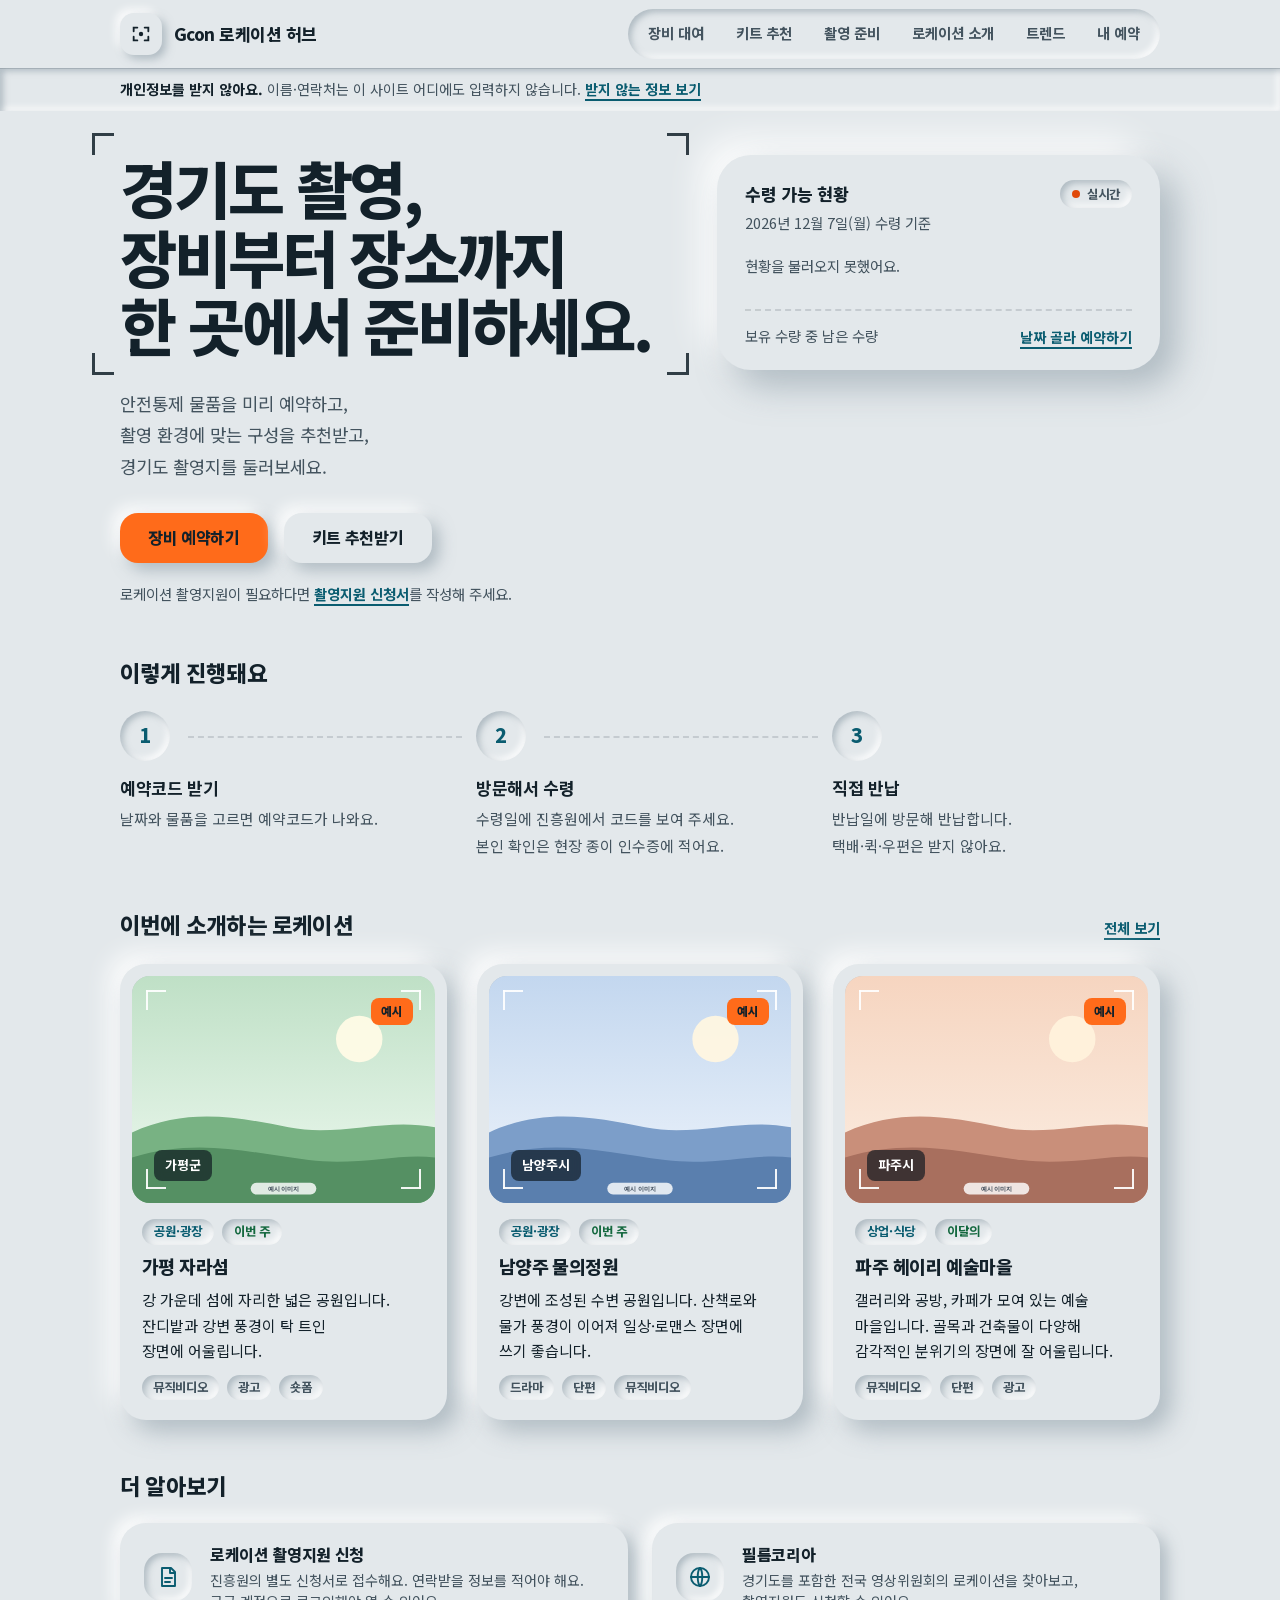
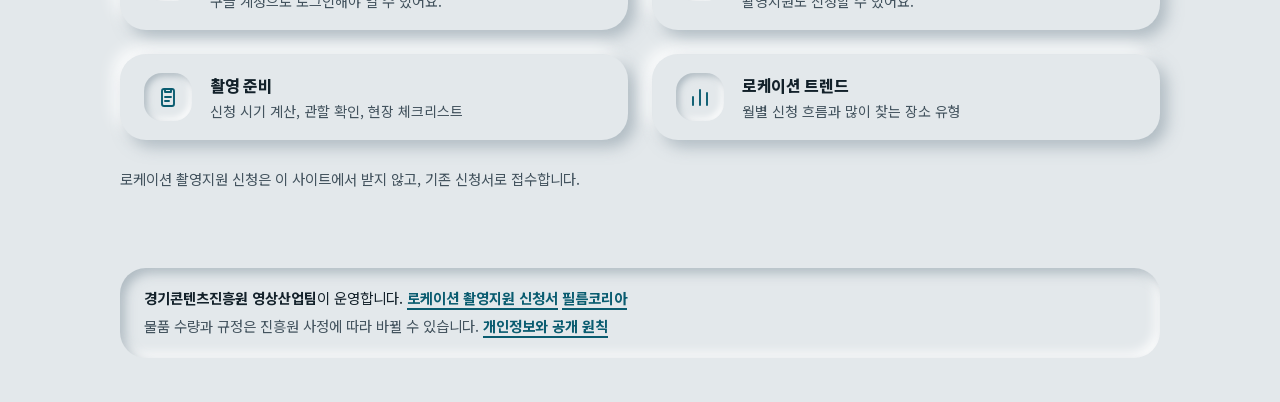
==== index.html @ e34e7bbd "문구 정리, 수령일 당일 미방문 시 자동 취소 Co-Authored-By: Claude Sonnet 5.5 <noreply@anthropic.com>" ====
﻿<!doctype html>
<html lang="ko">
<head>
  <meta charset="utf-8">
  <meta name="viewport" content="width=device-width, initial-scale=1, viewport-fit=cover">
  <meta name="color-scheme" content="light dark">
  <meta name="theme-color" content="#e5eaed" media="(prefers-color-scheme: light)">
  <meta name="theme-color" content="#182027" media="(prefers-color-scheme: dark)">
  <meta name="robots" content="noindex">
  <title>Gcon 로케이션 허브 | 촬영 장비 대여와 로케이션 정보</title>
  <meta name="description" content="Gcon 로케이션 허브 - 경기도에서 촬영할 때 필요한 안전통제 물품을 예약하고, 촬영 준비와 로케이션 정보를 한 곳에서 확인하세요. 개인정보를 받지 않습니다.">
  <link rel="stylesheet" href="css/style.css?v=6">
</head>
<body>
  <a class="skip" href="#app">본문으로 바로가기</a>

  <header class="top">
    <div class="wrap top-in">
      <a class="brand" href="#/" aria-label="Gcon 로케이션 허브 홈">
        <span class="brand-mark" aria-hidden="true">
          <svg viewBox="0 0 24 24" width="22" height="22" fill="none" stroke="currentColor" stroke-width="2" stroke-linecap="round"><path d="M4 9V5h4M20 9V5h-4M4 15v4h4M20 15v4h-4"/><circle cx="12" cy="12" r="2.4" fill="currentColor" stroke="none"/></svg>
        </span>
        <span class="brand-name">Gcon 로케이션 허브</span>
      </a>
      <nav class="nav" aria-label="주요 메뉴">
        <a href="#/gear" data-nav="gear">장비 대여</a>
        <a href="#/kit" data-nav="kit">키트 추천</a>
        <a href="#/prep" data-nav="prep">촬영 준비</a>
        <a href="#/places" data-nav="places">로케이션 소개</a>
        <a href="#/trends" data-nav="trends">트렌드</a>
        <a href="#/my" data-nav="my">내 예약</a>
      </nav>
    </div>
  </header>

  <div class="notice" role="note">
    <div class="wrap">
      <p><strong>개인정보를 받지 않아요.</strong> 이름·연락처는 이 사이트 어디에도 입력하지 않습니다. <a href="#/privacy">받지 않는 정보 보기</a></p>
      <p id="notice-demo" hidden>지금 보는 화면은 시연용이라 예약이 실제로 접수되지 않아요.</p>
    </div>
  </div>

  <main id="app" class="wrap" tabindex="-1" aria-live="polite">
    <p class="loading">불러오는 중…</p>
  </main>

  <footer class="foot">
    <div class="wrap">
      <div class="foot-box">
        <p id="foot-org"></p>
        <p class="muted">물품 수량과 규정은 진흥원 사정에 따라 바뀔 수 있습니다. <a href="#/privacy">개인정보와 공개 원칙</a></p>
      </div>
    </div>
  </footer>

  <nav class="tabbar" aria-label="하단 메뉴">
    <a href="#/" data-nav="home">
      <svg viewBox="0 0 24 24" width="22" height="22" fill="none" stroke="currentColor" stroke-width="1.9" stroke-linecap="round" stroke-linejoin="round" aria-hidden="true"><path d="M3 11l9-7 9 7v9a1 1 0 0 1-1 1h-5v-6H9v6H4a1 1 0 0 1-1-1z"/></svg>
      <span>홈</span></a>
    <a href="#/gear" data-nav="gear">
      <svg viewBox="0 0 24 24" width="22" height="22" fill="none" stroke="currentColor" stroke-width="1.9" stroke-linecap="round" stroke-linejoin="round" aria-hidden="true"><path d="M3 7.5 12 3l9 4.5v9L12 21l-9-4.5z"/><path d="M3 7.5 12 12l9-4.5M12 12v9"/></svg>
      <span>대여</span></a>
    <a href="#/kit" data-nav="kit">
      <svg viewBox="0 0 24 24" width="22" height="22" fill="none" stroke="currentColor" stroke-width="1.9" stroke-linecap="round" stroke-linejoin="round" aria-hidden="true"><path d="M3 6h9m4 0h5M3 12h3m4 0h11M3 18h11m4 0h3"/><circle cx="14" cy="6" r="2"/><circle cx="8" cy="12" r="2"/><circle cx="16" cy="18" r="2"/></svg>
      <span>키트</span></a>
    <a href="#/places" data-nav="places trends prep">
      <svg viewBox="0 0 24 24" width="22" height="22" fill="none" stroke="currentColor" stroke-width="1.9" stroke-linecap="round" stroke-linejoin="round" aria-hidden="true"><path d="M12 21s7-6.2 7-11a7 7 0 0 0-14 0c0 4.8 7 11 7 11z"/><circle cx="12" cy="10" r="2.5"/></svg>
      <span>로케이션</span></a>
    <a href="#/my" data-nav="my receipt">
      <svg viewBox="0 0 24 24" width="22" height="22" fill="none" stroke="currentColor" stroke-width="1.9" stroke-linecap="round" stroke-linejoin="round" aria-hidden="true"><path d="M3 9a2 2 0 0 0 0 6v3h18v-3a2 2 0 0 1 0-6V6H3z"/><path d="M14 6v12" stroke-dasharray="2 2"/></svg>
      <span>내 예약</span></a>
  </nav>

  <script src="js/core.js?v=6"></script>
  <script src="js/kit.js?v=6"></script>
  <script src="js/api.js?v=6"></script>
  <script src="js/charts.js?v=6"></script>
  <script src="js/app.js?v=6"></script>
</body>
</html>
---- css/style.css ----
/* 경기 촬영 내비 — 디자인 방향은 DESIGN.md 에 있다.
 * 깊이의 문법: 볼록 = 누르는 것·사물 / 오목 = 입력·읽기값 / 평평 = 글.
 * 주황은 '지금 눌러야 할 것'과 '가장 큰 값'에만 쓴다. */
@font-face { font-family: "GCA Sans"; src: url("../fonts/NotoSansKR-400.woff") format("woff"); font-weight: 400; font-style: normal; font-display: swap; }
@font-face { font-family: "GCA Sans"; src: url("../fonts/NotoSansKR-700.woff") format("woff"); font-weight: 700; font-style: normal; font-display: swap; }
@font-face { font-family: "GCA Sans"; src: url("../fonts/NotoSansKR-800.woff") format("woff"); font-weight: 800; font-style: normal; font-display: swap; }

:root {
  --bg: #e3e8eb;
  --sd: rgba(124, 142, 153, .5);           /* 어두운 그림자 */
  --sl: rgba(255, 255, 255, .92);          /* 밝은 그림자 */
  --ink: #13212a; --muted: #43535e; --line: rgba(19, 33, 42, .14);
  --teal: #0a5c70;                         /* 선택·링크 */
  --cone: #ff6b1a; --on-cone: #13212a;     /* 행동 버튼 */
  --cone-g: #e0490a;                       /* 그래프·게이지에 쓰는 진한 주황(바탕과 3:1 이상) */
  --ok: #14683f; --warn: #8a4b00; --bad: #a3201b;
  --f: "GCA Sans", "Noto Sans KR", "Apple SD Gothic Neo", "Malgun Gothic", system-ui, sans-serif;
  --r-s: 12px; --r-m: 18px; --r-l: 26px; --r-xl: 34px;   /* 크기에 따라 달라지는 모서리 */
  --raise-xl: 16px 16px 34px var(--sd), -16px -16px 34px var(--sl);
  --raise-lg: 11px 11px 24px var(--sd), -11px -11px 24px var(--sl);
  --raise: 7px 7px 15px var(--sd), -7px -7px 15px var(--sl);
  --raise-sm: 4px 4px 9px var(--sd), -4px -4px 9px var(--sl);
  --press: inset 5px 5px 11px var(--sd), inset -5px -5px 11px var(--sl);
  --press-sm: inset 3px 3px 6px var(--sd), inset -3px -3px 6px var(--sl);
  --tab-h: 68px;
}
@media (prefers-color-scheme: dark) {
  :root {
    --bg: #1a222a;
    --sd: rgba(0, 0, 0, .6); --sl: rgba(255, 255, 255, .055);
    --ink: #eaf0f4; --muted: #a2b2bd; --line: rgba(255, 255, 255, .12);
    --teal: #5cc3d9;
    --cone: #ff7a30; --on-cone: #11181d; --cone-g: #ff7a30;
    --ok: #62cf95; --warn: #efc063; --bad: #f59a93;
  }
}
@media (prefers-reduced-motion: reduce) { *, *::before, *::after { transition: none !important; animation: none !important; } }

* { box-sizing: border-box; }
html { -webkit-text-size-adjust: 100%; }
body { margin: 0; background: var(--bg); color: var(--ink); font: 400 16px/1.78 var(--f); word-break: keep-all; overflow-wrap: anywhere; font-feature-settings: "tnum" 0; padding-bottom: env(safe-area-inset-bottom, 0px); }
a { color: var(--teal); font-weight: 700; text-underline-offset: 4px; text-decoration-thickness: 1.5px; }
h1, h2, h3 { margin: 0 0 .5em; text-wrap: balance; }
h1 { font-size: clamp(2rem, 4.4vw, 2.75rem); font-weight: 800; letter-spacing: -.045em; line-height: 1.14; }
h2 { font-size: 1.4rem; font-weight: 800; letter-spacing: -.035em; line-height: 1.3; }
h3 { font-size: 1.06rem; font-weight: 700; letter-spacing: -.02em; line-height: 1.4; }
p, li { text-wrap: pretty; }
p { margin: 0 0 .8em; }
strong, b { font-weight: 700; }
.wrap { max-width: 1080px; margin: 0 auto; padding-left: max(20px, env(safe-area-inset-left, 0px)); padding-right: max(20px, env(safe-area-inset-right, 0px)); }
.muted { color: var(--muted); font-size: .9rem; line-height: 1.7; }
.skip { position: absolute; left: -999px; top: 0; background: var(--cone); color: var(--on-cone); padding: 8px 14px; z-index: 99; font-weight: 800; }
.skip:focus { left: 0; top: 0; }
:focus-visible { outline: 3px solid var(--teal); outline-offset: 3px; border-radius: var(--r-s); }
.nw { white-space: nowrap; }
.num { font-variant-numeric: tabular-nums; font-feature-settings: "tnum" 1; }

/* ───── 상단 ───── */
.top { position: sticky; top: env(safe-area-inset-top, 0px); z-index: 20; background: var(--bg); box-shadow: 0 1px 0 var(--line); }
.top-in { display: flex; align-items: center; justify-content: space-between; gap: 20px; min-height: 68px; }
.brand { display: flex; gap: 12px; align-items: center; color: var(--ink); text-decoration: none; white-space: nowrap; font-weight: 800; }
.brand-mark { width: 42px; height: 42px; border-radius: 14px; display: grid; place-items: center; background: var(--bg); color: var(--ink); box-shadow: var(--raise-sm); }
.brand-name { letter-spacing: -.03em; font-size: 1.06rem; }
.nav { display: flex; gap: 2px; padding: 5px; border-radius: 999px; box-shadow: var(--press-sm); overflow-x: auto; scrollbar-width: none; }
.nav::-webkit-scrollbar { display: none; }
.nav a { padding: 7px 15px; border-radius: 999px; color: var(--muted); text-decoration: none; white-space: nowrap; font-weight: 700; font-size: .9rem; transition: box-shadow .15s, color .15s; }
.nav a:hover { color: var(--ink); }
.nav a[aria-current="page"] { color: var(--teal); background: var(--bg); box-shadow: var(--raise-sm); }

/* 개인정보 안내 띠 */
.notice { background: var(--bg); box-shadow: var(--press-sm); font-size: .88rem; }
.notice .wrap { padding-top: 9px; padding-bottom: 9px; }
.notice p { margin: 0; color: var(--muted); }
.notice p + p { margin-top: 2px; color: var(--warn); font-weight: 700; }
.notice strong { color: var(--ink); }
.notice[hidden], .notice [hidden] { display: none; }

/* 휴대폰 하단 탭 */
.tabbar { display: none; }
@media (max-width: 860px) {
  .nav { display: none; }
  .top-in { min-height: 58px; }
  .tabbar { display: grid; grid-template-columns: repeat(5, 1fr); position: fixed; left: 0; right: 0; bottom: 0; z-index: 30; background: var(--bg); padding: 8px max(8px, env(safe-area-inset-left, 0px)) calc(8px + env(safe-area-inset-bottom, 0px)); box-shadow: 0 -1px 0 var(--line), 0 -12px 22px -12px var(--sd); }
  .tabbar a { display: flex; flex-direction: column; align-items: center; gap: 3px; padding: 7px 2px 5px; color: var(--muted); text-decoration: none; font-size: .72rem; font-weight: 700; border-radius: var(--r-m); }
  .tabbar a svg { display: block; }
  .tabbar a[aria-current="page"] { color: var(--teal); box-shadow: var(--press-sm); }
  body { padding-bottom: calc(var(--tab-h) + env(safe-area-inset-bottom, 0px)); }
}

main { padding-top: 38px; padding-bottom: 60px; min-height: 60vh; outline: none; }
.foot { padding: 4px 0 44px; font-size: .9rem; }
.foot-box { border-radius: var(--r-l); box-shadow: var(--press); padding: 18px 24px; }
.foot-box p { margin: 0; }
.foot-box p + p { margin-top: 4px; }

/* ───── 화면 머리 ───── */
.ph { margin-bottom: 34px; }
.ph h1 { margin-bottom: 14px; }
.lede.one { max-width: none; text-wrap: wrap; }
.lede { color: var(--muted); max-width: 35em; font-size: 1.04rem; text-wrap: balance; margin-bottom: 0; }
.sec-h { margin: 52px 0 22px; display: flex; align-items: baseline; justify-content: space-between; gap: 16px; flex-wrap: wrap; }
.sec-h h2 { margin: 0; }
.sec-h a { font-size: .9rem; }

/* ───── 표면 ───── */
.card { background: var(--bg); border-radius: var(--r-l); padding: 26px; box-shadow: var(--raise-lg); margin-bottom: 28px; }
.card > h2:first-child { margin-bottom: .7em; }
.plate { background: var(--bg); border-radius: var(--r-xl); padding: 6px 32px; box-shadow: var(--raise-xl); margin-bottom: 30px; }
.stepsec { padding: 30px 0; border-bottom: 2px dashed var(--line); }
.stepsec:last-of-type { border-bottom: 0; }
.block { margin-bottom: 40px; }
.block > h2 { margin-bottom: 14px; }
.well { border-radius: var(--r-m); box-shadow: var(--press-sm); padding: 22px; }
.block > .muted { margin: 12px 4px 0; }
.grid { display: grid; gap: 28px; }
.g2 { grid-template-columns: repeat(2, 1fr); }
@media (max-width: 760px) { .g2 { grid-template-columns: 1fr; } .card { padding: 22px; } .plate { padding: 2px 22px; border-radius: var(--r-l); } .well { padding: 18px; } }

/* ───── 홈 ───── */
.hero { display: grid; grid-template-columns: 1.1fr .9fr; gap: 56px; align-items: start; padding: 6px 0 0; }
.hero h1 { font-size: clamp(2.3rem, 5.6vw, 3.9rem); line-height: 1.1; letter-spacing: -.05em; margin-bottom: 22px; }
.hero .lede { margin-bottom: 30px; font-size: 1.1rem; }
.frame { position: relative; padding: 22px 28px 14px; margin: -22px -28px 14px; }
.frame::before { content: ""; position: absolute; inset: 0; pointer-events: none; --c: var(--ink); --l: 22px; --w: 3px;
  background:
    linear-gradient(var(--c), var(--c)) top left / var(--l) var(--w) no-repeat, linear-gradient(var(--c), var(--c)) top left / var(--w) var(--l) no-repeat,
    linear-gradient(var(--c), var(--c)) top right / var(--l) var(--w) no-repeat, linear-gradient(var(--c), var(--c)) top right / var(--w) var(--l) no-repeat,
    linear-gradient(var(--c), var(--c)) bottom left / var(--l) var(--w) no-repeat, linear-gradient(var(--c), var(--c)) bottom left / var(--w) var(--l) no-repeat,
    linear-gradient(var(--c), var(--c)) bottom right / var(--l) var(--w) no-repeat, linear-gradient(var(--c), var(--c)) bottom right / var(--w) var(--l) no-repeat; opacity: .85; }
.frame h1 { margin: 0; }
@media (max-width: 880px) { .hero { grid-template-columns: 1fr; gap: 34px; } }
@media (max-width: 560px) { .frame { padding: 16px 18px 10px; margin: -16px -18px 12px; } }
.sheet { background: var(--bg); border-radius: var(--r-xl); box-shadow: var(--raise-xl); padding: 24px 28px 20px; }
.sheet-h { display: flex; align-items: center; justify-content: space-between; gap: 12px; }
.sheet-h b { font-size: 1.06rem; font-weight: 800; letter-spacing: -.02em; }
.live { display: inline-flex; align-items: center; gap: 7px; font-size: .78rem; font-weight: 700; color: var(--muted); padding: 3px 12px; border-radius: 999px; box-shadow: var(--press-sm); }
.live i { width: 8px; height: 8px; border-radius: 50%; background: var(--cone-g); }
.sheet-d { color: var(--muted); font-size: .9rem; margin: 2px 0 18px; }
.stock { display: grid; gap: 16px; }
.stock-row { display: grid; grid-template-columns: 1fr auto; gap: 5px 12px; align-items: end; font-size: .92rem; }
.stock-row .nm { font-weight: 700; }
.stock-row .gauge { grid-column: 1 / -1; }
.stock-row .v { font-weight: 800; font-size: 1.05rem; }
.stock-row .v small { color: var(--muted); font-weight: 400; font-size: .82rem; }
.more { margin-top: 20px; padding-top: 16px; border-top: 2px dashed var(--line); }
.more-h { margin: 0 0 10px; font-size: .88rem; color: var(--muted); }
.more-h b { color: var(--ink); font-weight: 800; }
.tag b { color: var(--ink); font-weight: 800; }
.sheet-f { margin: 18px 0 0; padding-top: 14px; border-top: 2px dashed var(--line); font-size: .88rem; display: flex; justify-content: space-between; gap: 12px; flex-wrap: wrap; }
.gauge { height: 11px; border-radius: 999px; box-shadow: var(--press-sm); padding: 2px; }
.gauge > i { display: block; height: 100%; width: var(--p, 0%); border-radius: 999px; --rest: var(--teal); background: linear-gradient(90deg, var(--cone-g) 0, var(--cone-g) calc(var(--q, 0) / var(--r, 1) * 100%), var(--rest) calc(var(--q, 0) / var(--r, 1) * 100%)); min-width: 7px; }
.gauge.low > i { --rest: var(--warn); }
.gauge.out > i { background: var(--muted); opacity: .5; }
.gauge.cells { position: relative; }
.gauge.cells::before { content: ""; position: absolute; inset: 2px; border-radius: 3px; background: repeating-linear-gradient(90deg, color-mix(in srgb, var(--ink) 13%, transparent) 0, color-mix(in srgb, var(--ink) 13%, transparent) calc(100% / var(--n) - 3px), transparent calc(100% / var(--n) - 3px), transparent calc(100% / var(--n))); }
.gauge.cells > i { position: relative; border-radius: 0; min-width: 0; -webkit-mask: linear-gradient(90deg, #000 calc(100% - 3px), transparent 0) 0 0 / calc(100% / var(--r)) 100% repeat-x; mask: linear-gradient(90deg, #000 calc(100% - 3px), transparent 0) 0 0 / calc(100% / var(--r)) 100% repeat-x; }
.sheet .gauge > i { animation: fill 1s cubic-bezier(.2, .7, .2, 1) both; }
@keyframes fill { from { width: 7px; } }

.flow { display: grid; grid-template-columns: repeat(3, 1fr); gap: 28px; counter-reset: s; padding: 0; margin: 0; }
.flow li { list-style: none; counter-increment: s; position: relative; }
.flow li::before { content: counter(s); display: grid; place-items: center; width: 50px; height: 50px; border-radius: 50%; font-weight: 800; font-size: 1.25rem; color: var(--teal); box-shadow: var(--press-sm); margin-bottom: 16px; }
.flow li:not(:last-child)::after { content: ""; position: absolute; top: 25px; left: 68px; right: -14px; border-top: 2px dashed var(--line); }
.flow h3 { margin-bottom: 6px; }
.flow p { color: var(--muted); font-size: .93rem; margin: 0; max-width: 20em; }
@media (max-width: 760px) { .flow { grid-template-columns: 1fr; gap: 26px; } .flow li { display: grid; grid-template-columns: 50px 1fr; gap: 0 18px; } .flow li::before { grid-row: span 2; margin: 0; } .flow li::after { display: none; } .flow h3 { align-self: end; } }

.linkrows { display: grid; gap: 24px; grid-template-columns: repeat(var(--cols, 2), 1fr); }
@media (max-width: 900px) { .linkrows { grid-template-columns: 1fr; } }
.apply-cta { margin-top: 38px; display: flex; align-items: center; justify-content: space-between; gap: 18px 28px; flex-wrap: wrap; padding: 22px 28px; border-radius: var(--r-l); box-shadow: var(--press); }
.apply-cta p { margin: 0; max-width: 34em; }
.linkrow { display: flex; align-items: center; gap: 18px; padding: 18px 24px; border-radius: var(--r-l); box-shadow: var(--raise); text-decoration: none; color: var(--ink); font-weight: 400; transition: box-shadow .15s; }
.linkrow:hover { box-shadow: var(--raise-sm); }
.linkrow:active { box-shadow: var(--press-sm); }
.linkrow .ic { width: 48px; height: 48px; border-radius: var(--r-m); display: grid; place-items: center; box-shadow: var(--press-sm); color: var(--teal); flex: none; }
.linkrow b { display: block; font-weight: 800; letter-spacing: -.02em; }
.linkrow span.d { color: var(--muted); font-size: .88rem; line-height: 1.5; display: block; }

/* ───── 버튼 ───── */
.btn { display: inline-flex; align-items: center; justify-content: center; gap: 8px; padding: 12px 28px; border-radius: var(--r-m); border: 0; background: var(--cone); color: var(--on-cone); font: 800 1rem/1.4 var(--f); cursor: pointer; text-decoration: none; min-height: 50px; box-shadow: var(--raise); transition: box-shadow .15s, transform .15s; letter-spacing: -.02em; }
.btn:hover { box-shadow: var(--raise-sm); }
.btn:active { box-shadow: var(--press-sm); transform: translateY(1px); }
.btn.alt { background: var(--bg); color: var(--ink); }
.btn.sm { padding: 8px 18px; min-height: 42px; font-size: .92rem; border-radius: var(--r-s); box-shadow: var(--raise-sm); }
.btn[disabled] { opacity: .5; cursor: not-allowed; box-shadow: none; }
.btn.danger { background: var(--bg); color: var(--bad); }
.row { display: flex; flex-wrap: wrap; gap: 16px; align-items: center; }

/* ───── 입력 ───── */
label { display: block; font-weight: 700; margin-bottom: 8px; font-size: .93rem; }
.hint { font-weight: 400; color: var(--muted); font-size: .85rem; margin-left: 6px; }
input[type=date], input[type=text], select { width: 100%; min-height: 50px; padding: 9px 18px; border: 2px solid transparent; border-radius: var(--r-m); background: var(--bg); color: var(--ink); font: 400 1rem var(--f); box-shadow: var(--press); }
input[type=date]:focus, input[type=text]:focus, select:focus { border-color: var(--teal); outline: none; }
select { appearance: none; background-image: linear-gradient(45deg, transparent 50%, var(--muted) 50%), linear-gradient(135deg, var(--muted) 50%, transparent 50%); background-position: calc(100% - 22px) 52%, calc(100% - 16px) 52%; background-size: 6px 6px; background-repeat: no-repeat; padding-right: 40px; }
.field { margin-bottom: 18px; }
.fields { display: grid; gap: 20px; grid-template-columns: repeat(auto-fit, minmax(210px, 1fr)); }
.check { display: flex; gap: 14px; align-items: flex-start; font-weight: 400; margin: 14px 0; }
.check input { width: 24px; height: 24px; margin-top: 3px; flex: none; accent-color: var(--teal); }
.seg { display: flex; flex-wrap: wrap; gap: 12px; }
.seg label { margin: 0; font-weight: 700; border-radius: var(--r-s); padding: 9px 18px; cursor: pointer; background: var(--bg); box-shadow: var(--raise-sm); color: var(--muted); transition: box-shadow .15s; }
.seg input { position: absolute; opacity: 0; pointer-events: none; }
.seg label:has(input:checked) { box-shadow: var(--press-sm); color: var(--teal); }
.seg label:has(input:checked)::before { content: "✓ "; }
.seg label:has(input:focus-visible) { outline: 3px solid var(--teal); outline-offset: 3px; }
details { margin: 8px 0 16px; }
summary { cursor: pointer; font-weight: 700; color: var(--teal); padding: 6px 0; }
.step-h { display: flex; align-items: center; gap: 14px; margin-bottom: 18px; flex-wrap: wrap; }
.step-h .n { width: 38px; height: 38px; border-radius: 50%; display: grid; place-items: center; font-weight: 800; color: var(--teal); box-shadow: var(--press-sm); flex: none; }
.step-h h2 { margin: 0; }
.step-h .hint { margin: 0; }

/* ───── 알림 ───── */
.msg { border-radius: var(--r-m); padding: 14px 20px; margin: 18px 0; font-size: .94rem; box-shadow: var(--press-sm); }
.msg::before { content: "안내"; display: inline-block; font-size: .72rem; font-weight: 800; line-height: 1; padding: 5px 9px; border-radius: 8px; margin-right: 10px; vertical-align: 1px; color: var(--bg); background: var(--teal); }
.msg.err { color: var(--bad); } .msg.err::before { content: "오류"; background: var(--bad); }
.msg.warn { color: var(--warn); } .msg.warn::before { content: "주의"; background: var(--warn); }
.msg.ok { color: var(--ok); } .msg.ok::before { content: "완료"; background: var(--ok); }
.msg.info { color: var(--ink); }
.msg ul { margin: 8px 0 0; padding-left: 20px; }

/* ───── 물품 ───── */
.cat { margin: 4px 0 0; font-size: .95rem; font-weight: 800; letter-spacing: -.01em; display: flex; align-items: baseline; gap: 10px; }
.cat span { color: var(--muted); font-weight: 400; font-size: .85rem; }
.items { display: grid; margin-bottom: 22px; }
.item { display: grid; grid-template-columns: 56px 1fr auto; gap: 18px; align-items: center; padding: 18px 2px; border-bottom: 1px solid var(--line); }
.items .item:last-child { border-bottom: 0; }
.item.off .nm, .item.off .ico { opacity: .55; }
.ico { width: 54px; height: 54px; border-radius: var(--r-m); display: grid; place-items: center; box-shadow: var(--press-sm); color: var(--teal); }
.ico svg { width: 28px; height: 28px; }
.item .nm { font-weight: 700; line-height: 1.45; }
.item .sub { color: var(--muted); font-size: .86rem; line-height: 1.55; margin-top: 2px; }
.item .gauge { margin-top: 9px; max-width: 240px; height: 8px; padding: 1.5px; }
.item .left { display: flex; flex-wrap: wrap; gap: 2px 14px; font-size: .82rem; margin-top: 7px; color: var(--muted); }
.item .left b { color: var(--ink); font-weight: 800; font-size: .95rem; }
.step { display: inline-flex; align-items: center; gap: 4px; padding: 5px; border-radius: 999px; box-shadow: var(--press-sm); }
.step button { width: 42px; height: 42px; border-radius: 50%; border: 0; background: var(--bg); color: var(--ink); font-size: 1.3rem; font-weight: 700; cursor: pointer; box-shadow: var(--raise-sm); transition: box-shadow .12s; line-height: 1; font-family: var(--f); }
.step button:hover:not([disabled]) { color: var(--teal); }
.step button:active:not([disabled]) { box-shadow: var(--press-sm); }
.step button[disabled] { opacity: .35; cursor: not-allowed; box-shadow: none; }
.step input.qty { width: 3.5rem; min-width: 0; min-height: 40px; text-align: center; border: 0; border-radius: 12px; background: transparent; box-shadow: none; color: var(--ink); font: 800 1.15rem/1 var(--f); padding: 0 2px; font-variant-numeric: tabular-nums; }
.step input.qty:focus { outline: 3px solid var(--teal); outline-offset: 0; border: 0; }
.step input.qty:disabled { opacity: .5; }
.step output { min-width: 40px; text-align: center; font-weight: 800; font-size: 1.15rem; font-variant-numeric: tabular-nums; }
.badge { display: inline-block; padding: 3px 12px; border-radius: 999px; font-size: .78rem; font-weight: 700; color: var(--teal); box-shadow: var(--press-sm); vertical-align: middle; white-space: nowrap; line-height: 1.6; }
.badge.ok { color: var(--ok); } .badge.warn { color: var(--warn); } .badge.bad { color: var(--bad); }

.cartbar { position: sticky; bottom: 16px; z-index: 5; background: var(--bg); border-radius: var(--r-l); padding: 14px 14px 14px 26px; box-shadow: var(--raise-xl), 0 0 0 1px var(--line); margin-top: 26px; display: flex; gap: 14px; align-items: center; justify-content: space-between; flex-wrap: wrap; }
.cartbar strong { font-weight: 800; letter-spacing: -.02em; }
@media (max-width: 860px) { .cartbar { bottom: calc(var(--tab-h) + env(safe-area-inset-bottom, 0px) + 10px); } }

/* ───── 예약 티켓 ───── */
.ticket { position: relative; background: var(--bg); border-radius: var(--r-xl); box-shadow: var(--raise-xl); margin-bottom: 30px; overflow: hidden; }
.ticket::before { content: ""; display: block; height: 9px; background: repeating-linear-gradient(115deg, var(--cone) 0 14px, var(--ink) 14px 28px); opacity: .9; }
.ticket-main { padding: 30px 32px 28px; }
.ticket-main h1 { font-size: clamp(1.6rem, 3.8vw, 2.2rem); }
.code { font-weight: 800; font-size: clamp(1.8rem, 6.4vw, 2.8rem); line-height: 1.1; letter-spacing: .06em; padding: 16px 24px; border-radius: var(--r-m); display: inline-block; user-select: all; box-shadow: var(--press); color: var(--ink); font-variant-numeric: tabular-nums; }
.ticket-tear { position: relative; height: 0; border-top: 2px dashed var(--line); margin: 0 30px; }
.ticket-tear::before, .ticket-tear::after { content: ""; position: absolute; top: -17px; width: 32px; height: 32px; border-radius: 50%; background: var(--bg); box-shadow: var(--press-sm); }
.ticket-tear::before { left: -46px; clip-path: inset(0 0 0 50%); }
.ticket-tear::after { right: -46px; clip-path: inset(0 50% 0 0); }
.ticket-sub { padding: 24px 32px 28px; }
.ticket .msg:last-child { margin-bottom: 0; }

table { border-collapse: collapse; width: 100%; font-size: .94rem; }
th, td { border-bottom: 1px solid var(--line); padding: 11px 10px; text-align: left; vertical-align: top; }
th { color: var(--muted); font-weight: 700; font-size: .84rem; }
td.num, th.num { text-align: right; font-variant-numeric: tabular-nums; }
.kv { display: grid; grid-template-columns: 96px 1fr; gap: 8px 14px; margin: 0 0 16px; }
.kv dt { color: var(--muted); font-size: .88rem; } .kv dd { margin: 0; font-weight: 700; }

/* ───── 그래프 ───── */
.bars { display: grid; gap: 15px; }
.bar { display: grid; grid-template-columns: minmax(96px, 150px) 1fr 56px; gap: 14px; align-items: center; font-size: .92rem; }
.bar .track { border-radius: 999px; height: 18px; box-shadow: var(--press-sm); padding: 3px; }
.bar .fill { background: var(--teal); height: 100%; border-radius: 999px; min-width: 7px; display: block; }
.bar.peak .fill { background: var(--cone-g); }
.bar .v { text-align: right; font-weight: 800; font-size: .95rem; font-variant-numeric: tabular-nums; }
.cols { display: flex; align-items: flex-end; gap: 8px; height: 176px; }
.col { flex: 1; display: flex; flex-direction: column; justify-content: flex-end; align-items: center; height: 100%; min-width: 0; }
.col .fill { width: 100%; max-width: 32px; background: var(--teal); border-radius: 9px 9px 4px 4px; min-height: 4px; }
.col.peak .fill { background: var(--cone-g); }
.col .n { font-weight: 800; font-size: .76rem; margin-bottom: 4px; font-variant-numeric: tabular-nums; }
.col .m { font-size: .72rem; color: var(--muted); margin-top: 6px; white-space: nowrap; }
.tabs { display: inline-flex; gap: 4px; padding: 5px; border-radius: 999px; box-shadow: var(--press-sm); margin-bottom: 20px; flex-wrap: wrap; }
.tabs button { border: 0; background: transparent; color: var(--muted); border-radius: 999px; padding: 8px 18px; font: 700 .92rem var(--f); cursor: pointer; }
.tabs button[aria-pressed="true"] { color: var(--teal); background: var(--bg); box-shadow: var(--raise-sm); }
.well .tabs { box-shadow: var(--press-sm); }

ul.clean, ol.clean { padding-left: 22px; margin: 6px 0; } ul.clean li, ol.clean li { margin: 8px 0; }
.loading { color: var(--muted); }

/* ───── 로케이션 카드 ───── */
.pgrid { display: grid; gap: 30px; grid-template-columns: repeat(auto-fill, minmax(290px, 1fr)); }
.pcard { padding: 12px 12px 8px; margin-bottom: 0; display: flex; flex-direction: column; border-radius: var(--r-l); }
.pimg { position: relative; border-radius: var(--r-m); overflow: hidden; aspect-ratio: 4 / 3; max-width: 100%; background: var(--bg); box-shadow: var(--press-sm); }
.pimg img { width: 100%; height: 100%; object-fit: cover; display: block; transition: transform .5s; }
.pcard:hover .pimg img { transform: scale(1.04); }
.pimg::after { content: ""; position: absolute; inset: 14px; pointer-events: none; --c: rgba(255, 255, 255, .92); --l: 20px; --w: 2px;
  background:
    linear-gradient(var(--c), var(--c)) top left / var(--l) var(--w) no-repeat, linear-gradient(var(--c), var(--c)) top left / var(--w) var(--l) no-repeat,
    linear-gradient(var(--c), var(--c)) top right / var(--l) var(--w) no-repeat, linear-gradient(var(--c), var(--c)) top right / var(--w) var(--l) no-repeat,
    linear-gradient(var(--c), var(--c)) bottom left / var(--l) var(--w) no-repeat, linear-gradient(var(--c), var(--c)) bottom left / var(--w) var(--l) no-repeat,
    linear-gradient(var(--c), var(--c)) bottom right / var(--l) var(--w) no-repeat, linear-gradient(var(--c), var(--c)) bottom right / var(--w) var(--l) no-repeat; }
.pimg .loc { position: absolute; left: 22px; bottom: 22px; z-index: 1; background: rgba(14, 24, 31, .68); color: #fff; font-size: .8rem; font-weight: 700; padding: 4px 11px; border-radius: 8px; backdrop-filter: blur(4px); }
.sample-tag { position: absolute; top: 22px; right: 22px; z-index: 1; background: var(--cone); color: var(--on-cone); font-weight: 800; font-size: .74rem; padding: 3px 10px; border-radius: 8px; }
.pbody { padding: 16px 10px 12px; display: flex; flex-direction: column; gap: 8px; flex: 1; }
.pbody h3 { margin: 2px 0 0; font-size: 1.14rem; font-weight: 800; letter-spacing: -.03em; }
.pbody p { margin: 0; }
.pmeta { display: flex; flex-wrap: wrap; gap: 8px; }
.sum { font-size: .94rem; line-height: 1.7; }
.pcard.compact .sum { display: -webkit-box; -webkit-line-clamp: 3; -webkit-box-orient: vertical; overflow: hidden; }
.tags { display: flex; flex-wrap: wrap; gap: 8px; margin-top: 2px; }
.tag { font-size: .78rem; font-weight: 700; color: var(--muted); padding: 2px 11px; border-radius: 999px; box-shadow: var(--press-sm); line-height: 1.7; }
.pnote { font-size: .86rem; color: var(--ink); margin-top: 4px !important; padding-top: 12px; border-top: 2px dashed var(--line); }
.pcredit { font-size: .78rem !important; }
.subnav { display: inline-flex; gap: 4px; padding: 5px; border-radius: 999px; box-shadow: var(--press-sm); margin: 0 0 30px; }
.subnav a { padding: 7px 20px; border-radius: 999px; color: var(--muted); text-decoration: none; font-weight: 700; font-size: .92rem; }
.subnav a[aria-current="page"] { color: var(--teal); background: var(--bg); box-shadow: var(--raise-sm); }

/* ───── 인수증(인쇄용이라 흰 종이 그대로) ───── */
.receipt { background: #fff; color: #000; border-radius: 12px; box-shadow: var(--raise); padding: 26px; max-width: 760px; margin: 0 auto; font-size: 14px; line-height: 1.5; }
.receipt h2 { text-align: center; font-size: 22px; margin-bottom: 14px; color: #000; }
.receipt table { font-size: 14px; } .receipt th, .receipt td { border: 1px solid #555; padding: 6px 8px; color: #000; }
.receipt th { background: #eee; text-align: center; font-size: 14px; }
.receipt th, .receipt td { vertical-align: middle; }
.receipt .blank { height: 34px; }
.receipt td.c { text-align: center; }
.receipt tr.tall th, .receipt tr.tall td { height: 58px; }
.receipt .rdate { text-align: center; margin: 18px 0 10px; font-size: 14px; }
.receipt table.sign { table-layout: fixed; margin-top: 4px; }
.receipt table.sign th { padding: 9px 8px; }
.receipt table.sign td { height: 120px; vertical-align: bottom; text-align: right; padding: 8px 12px; }
.receipt table.sign td span { font-size: 11px; color: #666; }
.receipt .fine { font-size: 12.5px; margin-top: 10px; }
@page { size: A4; margin: 10mm; }
@media print {
  .receipt { font-size: 12.5px; line-height: 1.4; }
  .receipt table, .receipt th { font-size: 12.5px; }
  .receipt th, .receipt td { padding: 4px 7px; }
  .receipt tr.tall th, .receipt tr.tall td { height: 50px; }
  .receipt table.sign td { height: 100px; }
  .top, .foot, .notice, .no-print, .skip, .tabbar { display: none !important; }
  body { background: #fff; padding: 0; } main { padding: 0; }
  .receipt { border: none; padding: 0; max-width: none; box-shadow: none; border-radius: 0; }
}
@media (max-width: 560px) {
  .item { grid-template-columns: 48px 1fr; gap: 12px; }
  .item .step { grid-column: 1 / -1; justify-self: end; }
  .ico { width: 46px; height: 46px; }
  .bar { grid-template-columns: minmax(80px, 110px) 1fr 46px; gap: 10px; }
  .ticket-main, .ticket-sub { padding-left: 22px; padding-right: 22px; }
  .ticket-tear { margin: 0 20px; }
  .ticket-tear::before { left: -36px; } .ticket-tear::after { right: -36px; }
  .hero .lede { font-size: 1.04rem; }
  .cartbar { padding-left: 20px; }
}

/* 윈도 고대비 모드: 그림자 대신 윤곽선으로 면을 구분한다 */
@media (forced-colors: active) {
  .card, .plate, .sheet, .ticket, .pcard, .linkrow, .btn, .well, .step, .badge, .tag, .seg label, .nav, .tabs, .subnav, .tabbar, .cartbar, .notice, .msg, .foot-box, .gauge, input, select { border: 1px solid CanvasText; box-shadow: none; }
  .gauge > i, .bar .fill, .col .fill { background: Highlight; forced-color-adjust: none; }
}

/* 화면을 바꿀 때 본문 영역(main)에 프로그램이 포커스를 옮기는데, 이때 키보드용 파란 테두리가 잠깐 나타나던 것을 막는다.
   본문 영역은 누르거나 입력하는 요소가 아니라 테두리가 필요 없다(버튼·링크·입력칸의 포커스 표시는 그대로). */
#app:focus, #app:focus-visible { outline: none; }

main#app:focus, main#app:focus-visible, main#app:focus-within { outline: 0 !important; box-shadow: none; }
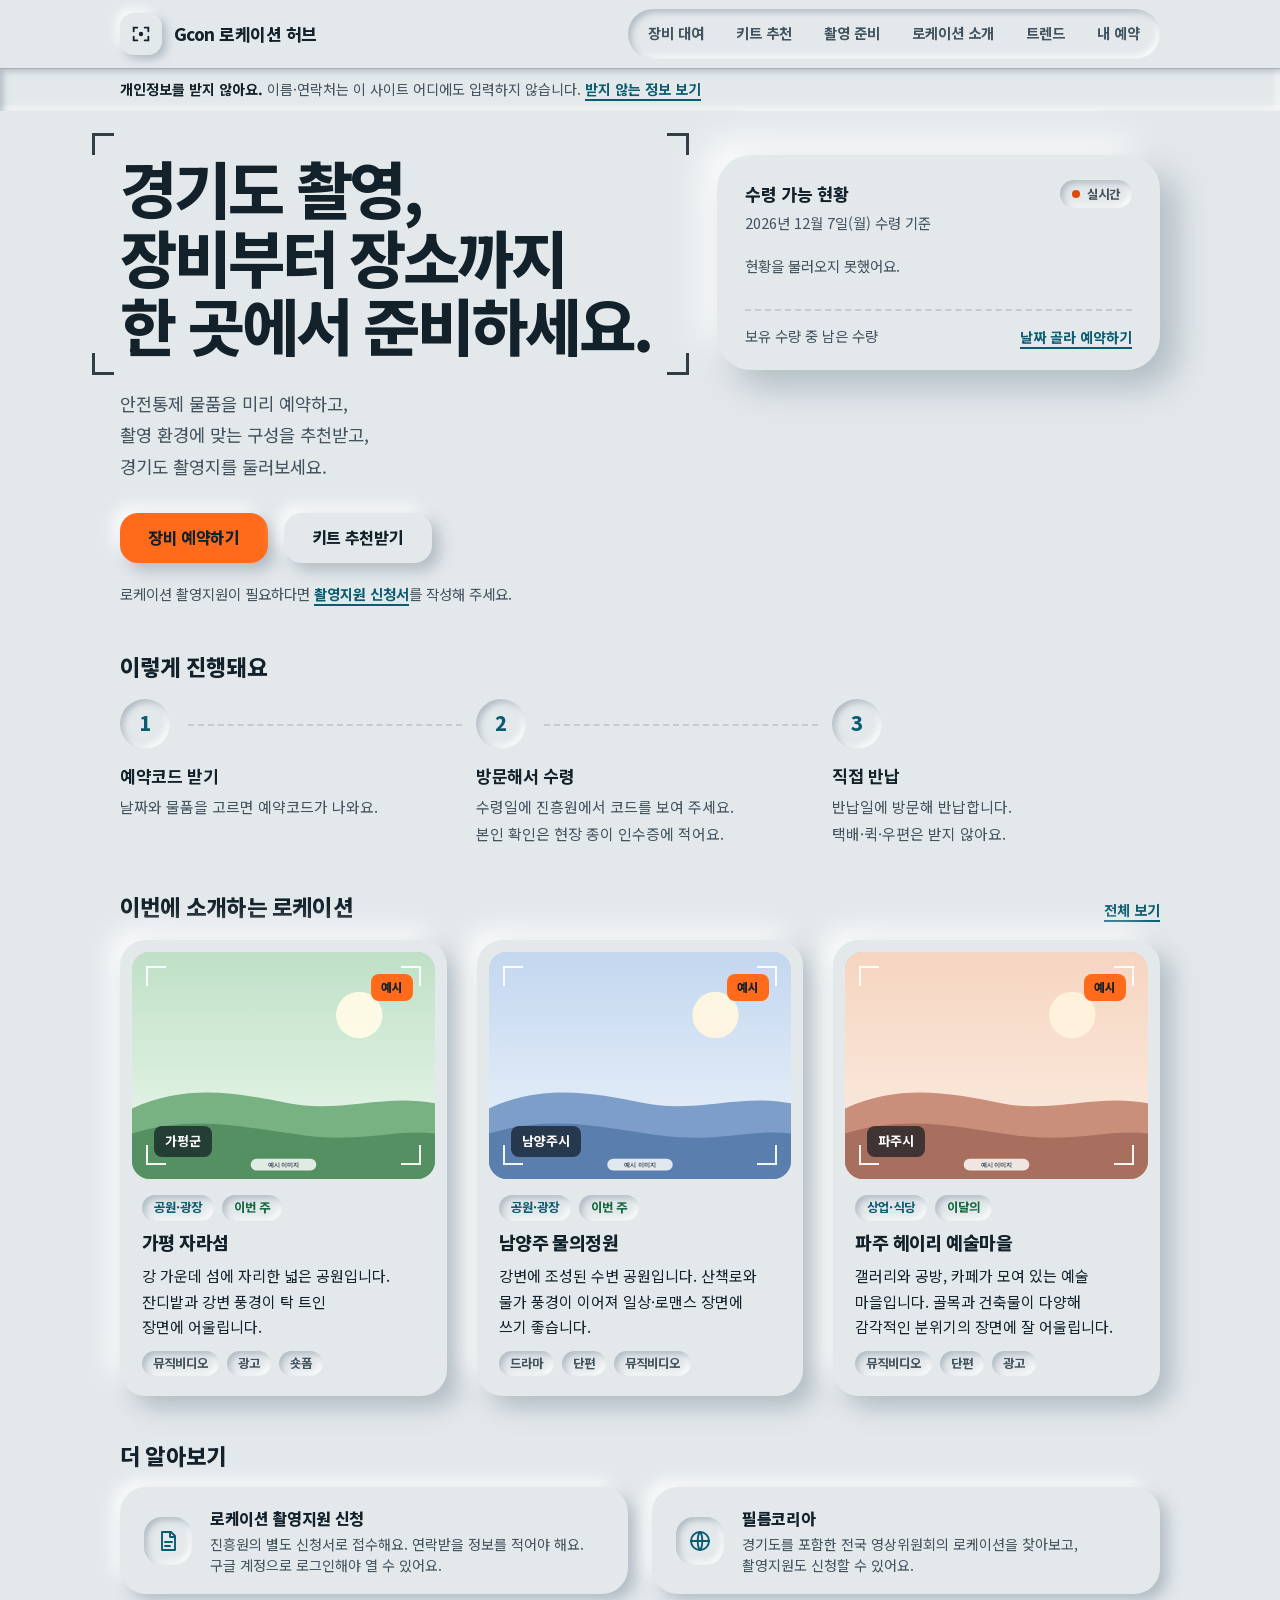
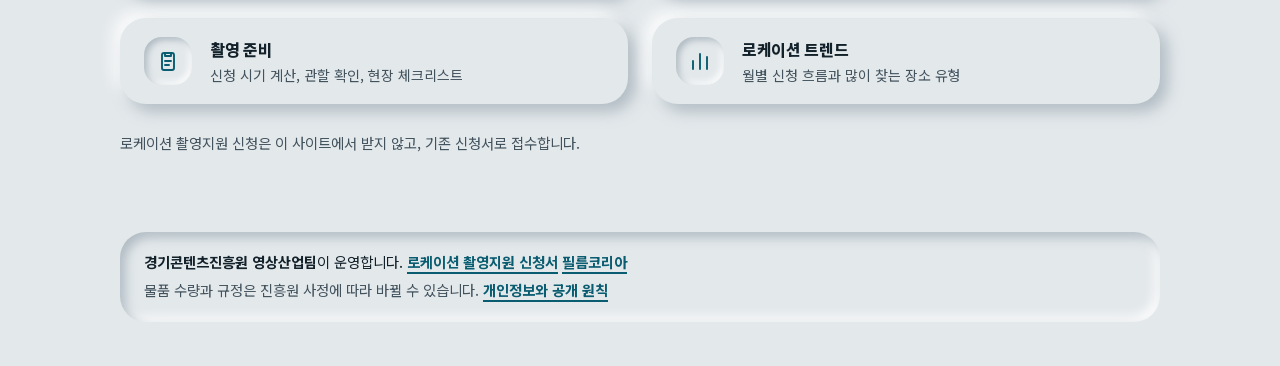
==== commit 44ea5b90: "필름코리아 경기 로케이션 연동(유형·지역 무작위 노출) Co-Authored-By: Claude Sonnet 5.5 <noreply@anthropic.com>" ====
--- a/index.html
+++ b/index.html
@@ -9,7 +9,7 @@
   <meta name="robots" content="noindex">
   <title>Gcon 로케이션 허브 | 촬영 장비 대여와 로케이션 정보</title>
   <meta name="description" content="Gcon 로케이션 허브 - 경기도에서 촬영할 때 필요한 안전통제 물품을 예약하고, 촬영 준비와 로케이션 정보를 한 곳에서 확인하세요. 개인정보를 받지 않습니다.">
-  <link rel="stylesheet" href="css/style.css?v=6">
+  <link rel="stylesheet" href="css/style.css?v=10">
 </head>
 <body>
   <a class="skip" href="#app">본문으로 바로가기</a>
@@ -71,10 +71,10 @@
       <span>내 예약</span></a>
   </nav>
 
-  <script src="js/core.js?v=6"></script>
-  <script src="js/kit.js?v=6"></script>
-  <script src="js/api.js?v=6"></script>
-  <script src="js/charts.js?v=6"></script>
-  <script src="js/app.js?v=6"></script>
+  <script src="js/core.js?v=10"></script>
+  <script src="js/kit.js?v=10"></script>
+  <script src="js/api.js?v=10"></script>
+  <script src="js/charts.js?v=10"></script>
+  <script src="js/app.js?v=10"></script>
 </body>
 </html>
--- a/css/style.css
+++ b/css/style.css
@@ -313,6 +313,12 @@
 .tag { font-size: .78rem; font-weight: 700; color: var(--muted); padding: 2px 11px; border-radius: 999px; box-shadow: var(--press-sm); line-height: 1.7; }
 .pnote { font-size: .86rem; color: var(--ink); margin-top: 4px !important; padding-top: 12px; border-top: 2px dashed var(--line); }
 .pcredit { font-size: .78rem !important; }
+.pcard.fk { display: flex; text-decoration: none; color: inherit; }
+.pcard.fk:hover h3 { text-decoration: underline; text-underline-offset: 3px; }
+.fk-sec .fk-note { margin: 0 4px 14px; }
+.fk-bar { display: flex; flex-wrap: wrap; align-items: center; justify-content: space-between; gap: 10px 16px; margin: 0 4px 18px; }
+.fk-src { margin: 18px 4px 0; font-size: .86rem; }
+.sec-h { margin: 46px 0 16px; font-size: 1.3rem; }
 .subnav { display: inline-flex; gap: 4px; padding: 5px; border-radius: 999px; box-shadow: var(--press-sm); margin: 0 0 30px; }
 .subnav a { padding: 7px 20px; border-radius: 999px; color: var(--muted); text-decoration: none; font-weight: 700; font-size: .92rem; }
 .subnav a[aria-current="page"] { color: var(--teal); background: var(--bg); box-shadow: var(--raise-sm); }
@@ -366,3 +372,7 @@
 #app:focus, #app:focus-visible { outline: none; }
 
 main#app:focus, main#app:focus-visible, main#app:focus-within { outline: 0 !important; box-shadow: none; }
+.contact { margin-top: 16px; padding: 14px 16px; border-radius: var(--r-s); box-shadow: var(--press-sm); }
+.contact p { margin: 0; }
+.contact-h { font-weight: 800; margin-bottom: 4px !important; }
+.contact a { font-weight: 800; }
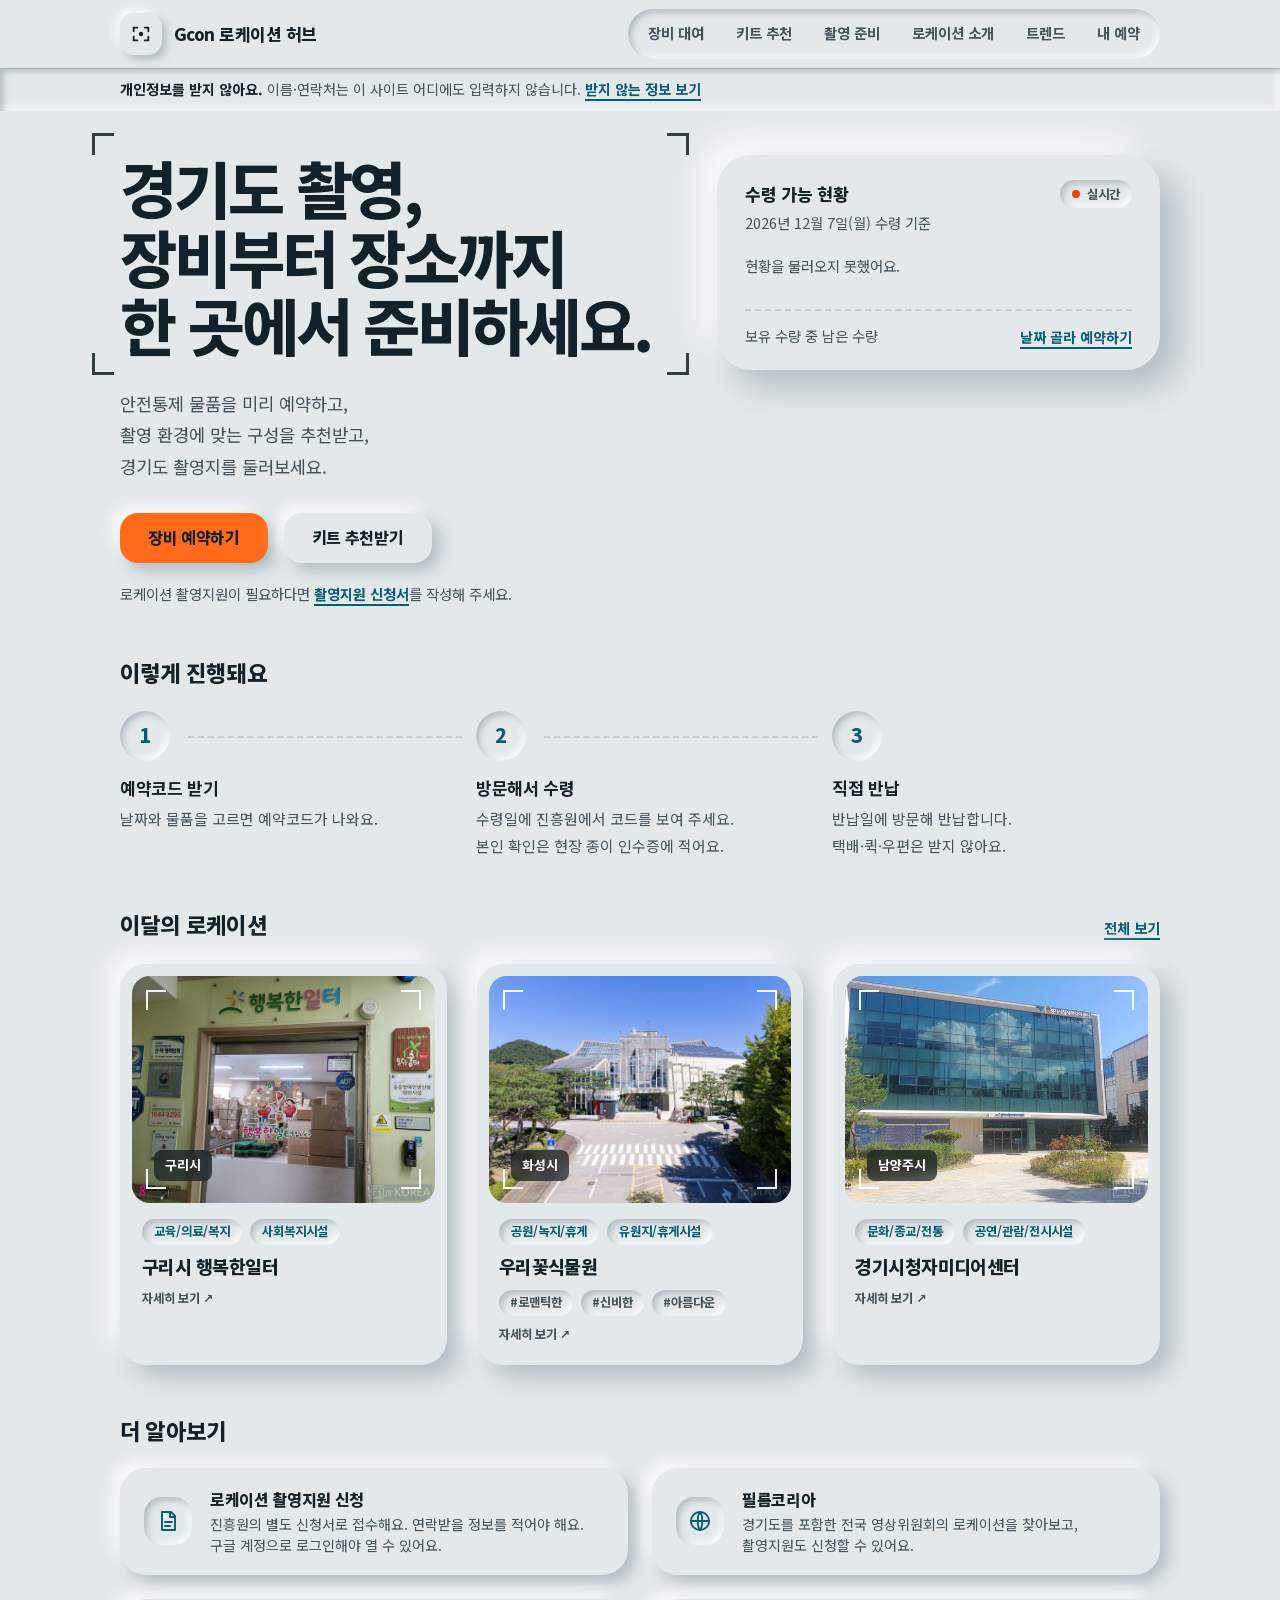
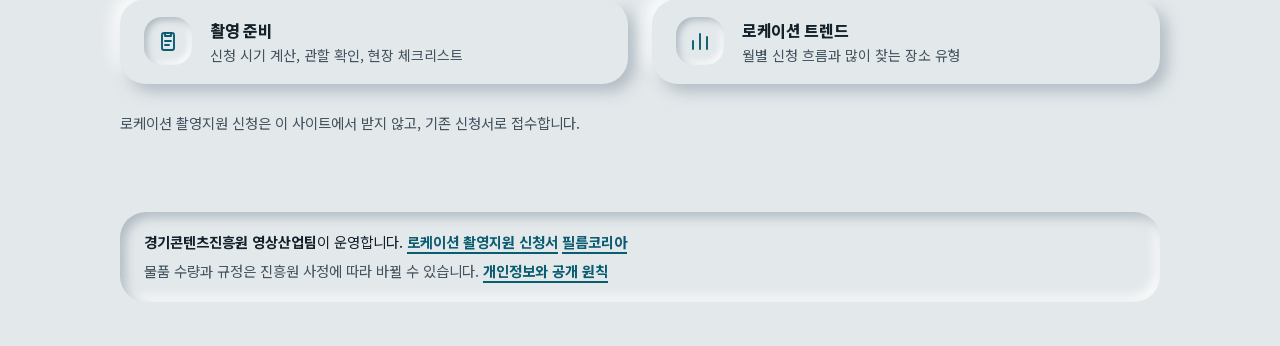
==== commit 2211fd17: "로케이션 화면을 필름코리아 데이터로 통일: 이달의 로케이션, 대표 3곳과 필터 Co-Authored-By: Claude Sonnet 5.5 <noreply@anthropic.com" ====
--- a/index.html
+++ b/index.html
@@ -9,7 +9,7 @@
   <meta name="robots" content="noindex">
   <title>Gcon 로케이션 허브 | 촬영 장비 대여와 로케이션 정보</title>
   <meta name="description" content="Gcon 로케이션 허브 - 경기도에서 촬영할 때 필요한 안전통제 물품을 예약하고, 촬영 준비와 로케이션 정보를 한 곳에서 확인하세요. 개인정보를 받지 않습니다.">
-  <link rel="stylesheet" href="css/style.css?v=10">
+  <link rel="stylesheet" href="css/style.css?v=11">
 </head>
 <body>
   <a class="skip" href="#app">본문으로 바로가기</a>
@@ -71,10 +71,10 @@
       <span>내 예약</span></a>
   </nav>
 
-  <script src="js/core.js?v=10"></script>
-  <script src="js/kit.js?v=10"></script>
-  <script src="js/api.js?v=10"></script>
-  <script src="js/charts.js?v=10"></script>
-  <script src="js/app.js?v=10"></script>
+  <script src="js/core.js?v=11"></script>
+  <script src="js/kit.js?v=11"></script>
+  <script src="js/api.js?v=11"></script>
+  <script src="js/charts.js?v=11"></script>
+  <script src="js/app.js?v=11"></script>
 </body>
 </html>
--- a/css/style.css
+++ b/css/style.css
@@ -302,7 +302,6 @@
     linear-gradient(var(--c), var(--c)) bottom left / var(--l) var(--w) no-repeat, linear-gradient(var(--c), var(--c)) bottom left / var(--w) var(--l) no-repeat,
     linear-gradient(var(--c), var(--c)) bottom right / var(--l) var(--w) no-repeat, linear-gradient(var(--c), var(--c)) bottom right / var(--w) var(--l) no-repeat; }
 .pimg .loc { position: absolute; left: 22px; bottom: 22px; z-index: 1; background: rgba(14, 24, 31, .68); color: #fff; font-size: .8rem; font-weight: 700; padding: 4px 11px; border-radius: 8px; backdrop-filter: blur(4px); }
-.sample-tag { position: absolute; top: 22px; right: 22px; z-index: 1; background: var(--cone); color: var(--on-cone); font-weight: 800; font-size: .74rem; padding: 3px 10px; border-radius: 8px; }
 .pbody { padding: 16px 10px 12px; display: flex; flex-direction: column; gap: 8px; flex: 1; }
 .pbody h3 { margin: 2px 0 0; font-size: 1.14rem; font-weight: 800; letter-spacing: -.03em; }
 .pbody p { margin: 0; }
@@ -315,10 +314,8 @@
 .pcredit { font-size: .78rem !important; }
 .pcard.fk { display: flex; text-decoration: none; color: inherit; }
 .pcard.fk:hover h3 { text-decoration: underline; text-underline-offset: 3px; }
-.fk-sec .fk-note { margin: 0 4px 14px; }
 .fk-bar { display: flex; flex-wrap: wrap; align-items: center; justify-content: space-between; gap: 10px 16px; margin: 0 4px 18px; }
 .fk-src { margin: 18px 4px 0; font-size: .86rem; }
-.sec-h { margin: 46px 0 16px; font-size: 1.3rem; }
 .subnav { display: inline-flex; gap: 4px; padding: 5px; border-radius: 999px; box-shadow: var(--press-sm); margin: 0 0 30px; }
 .subnav a { padding: 7px 20px; border-radius: 999px; color: var(--muted); text-decoration: none; font-weight: 700; font-size: .92rem; }
 .subnav a[aria-current="page"] { color: var(--teal); background: var(--bg); box-shadow: var(--raise-sm); }
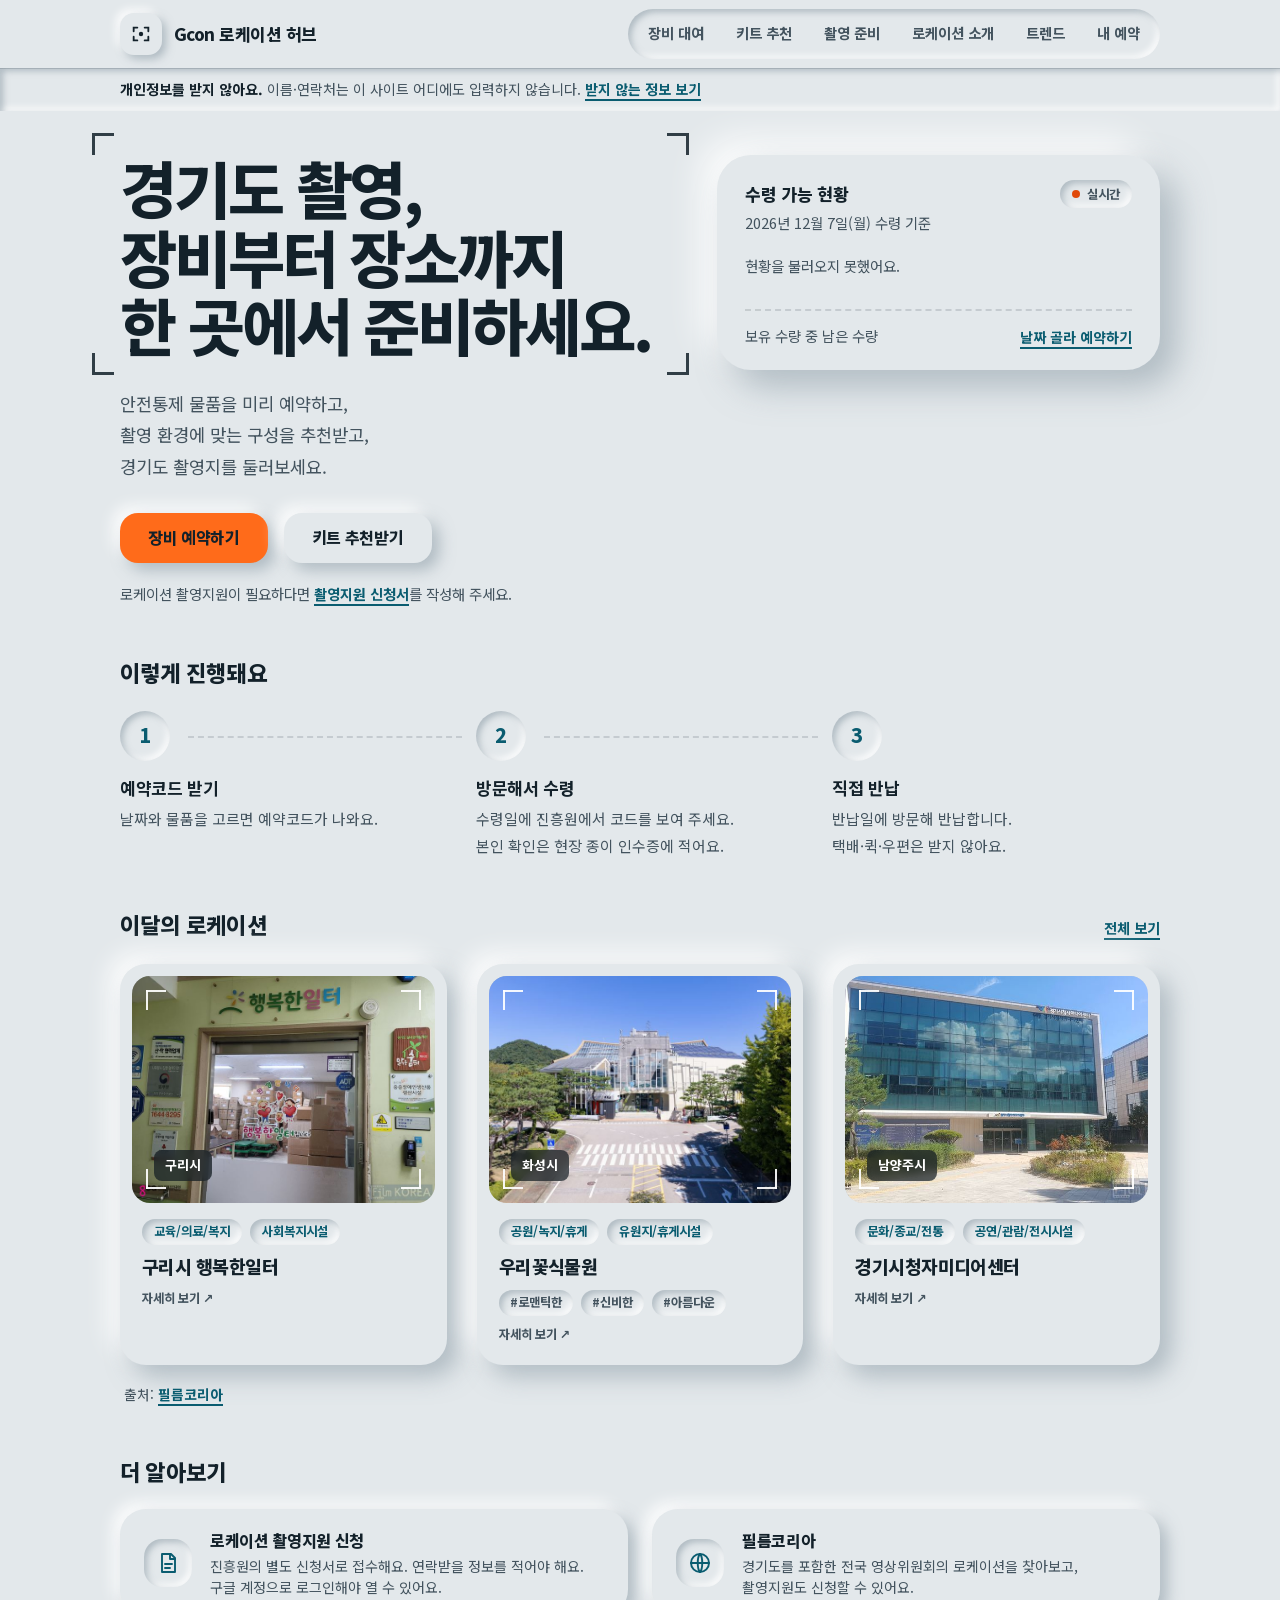
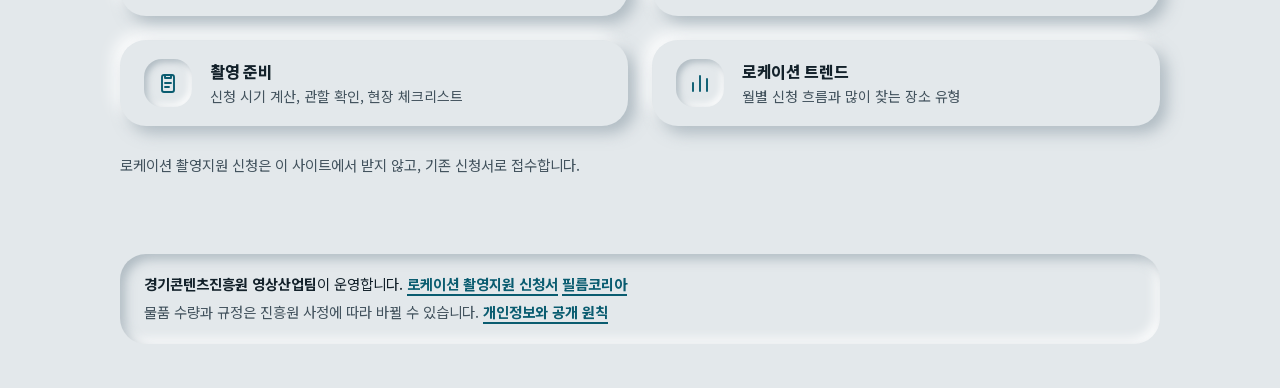
==== commit 48a595b5: "키트 추천: 야간 오류 수정, 야간 기본 물품, 장소·시간 여러 개 선택 / 로케이션 소개: 출처 위치, 더 보기 삭제 Co-Authored-By: Claude Sonnet 5.5" ====
--- a/index.html
+++ b/index.html
@@ -9,7 +9,7 @@
   <meta name="robots" content="noindex">
   <title>Gcon 로케이션 허브 | 촬영 장비 대여와 로케이션 정보</title>
   <meta name="description" content="Gcon 로케이션 허브 - 경기도에서 촬영할 때 필요한 안전통제 물품을 예약하고, 촬영 준비와 로케이션 정보를 한 곳에서 확인하세요. 개인정보를 받지 않습니다.">
-  <link rel="stylesheet" href="css/style.css?v=11">
+  <link rel="stylesheet" href="css/style.css?v=12">
 </head>
 <body>
   <a class="skip" href="#app">본문으로 바로가기</a>
@@ -71,10 +71,10 @@
       <span>내 예약</span></a>
   </nav>
 
-  <script src="js/core.js?v=11"></script>
-  <script src="js/kit.js?v=11"></script>
-  <script src="js/api.js?v=11"></script>
-  <script src="js/charts.js?v=11"></script>
-  <script src="js/app.js?v=11"></script>
+  <script src="js/core.js?v=12"></script>
+  <script src="js/kit.js?v=12"></script>
+  <script src="js/api.js?v=12"></script>
+  <script src="js/charts.js?v=12"></script>
+  <script src="js/app.js?v=12"></script>
 </body>
 </html>
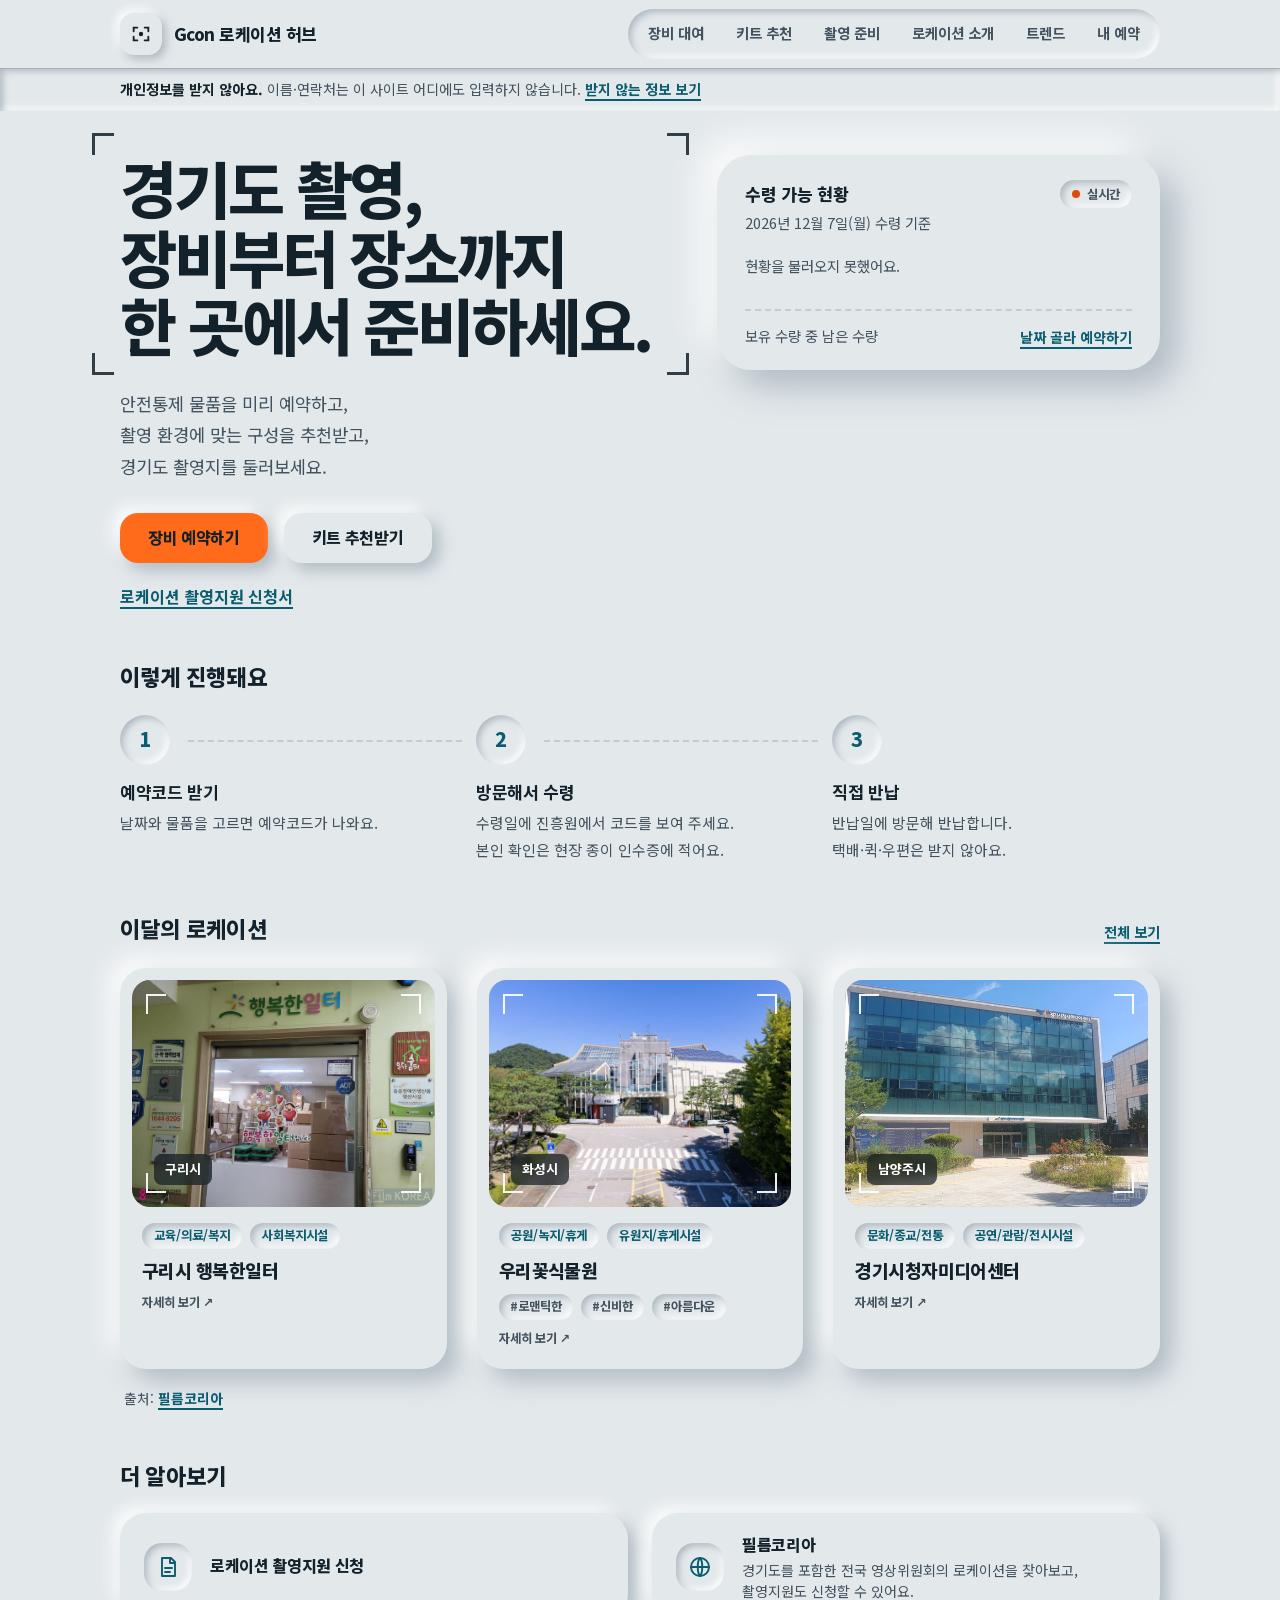
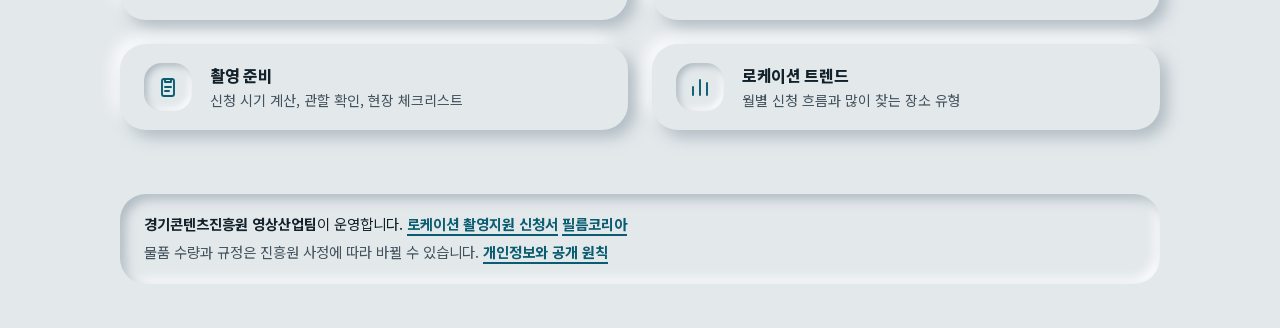
==== commit 23069fd8: "출처 옆 문구와 로케이션 촬영지원 신청서 설명 문구 삭제 Co-Authored-By: Claude Sonnet 5.5 <noreply@anthropic.com>" ====
--- a/index.html
+++ b/index.html
@@ -9,7 +9,7 @@
   <meta name="robots" content="noindex">
   <title>Gcon 로케이션 허브 | 촬영 장비 대여와 로케이션 정보</title>
   <meta name="description" content="Gcon 로케이션 허브 - 경기도에서 촬영할 때 필요한 안전통제 물품을 예약하고, 촬영 준비와 로케이션 정보를 한 곳에서 확인하세요. 개인정보를 받지 않습니다.">
-  <link rel="stylesheet" href="css/style.css?v=12">
+  <link rel="stylesheet" href="css/style.css?v=13">
 </head>
 <body>
   <a class="skip" href="#app">본문으로 바로가기</a>
@@ -71,10 +71,10 @@
       <span>내 예약</span></a>
   </nav>
 
-  <script src="js/core.js?v=12"></script>
-  <script src="js/kit.js?v=12"></script>
-  <script src="js/api.js?v=12"></script>
-  <script src="js/charts.js?v=12"></script>
-  <script src="js/app.js?v=12"></script>
+  <script src="js/core.js?v=13"></script>
+  <script src="js/kit.js?v=13"></script>
+  <script src="js/api.js?v=13"></script>
+  <script src="js/charts.js?v=13"></script>
+  <script src="js/app.js?v=13"></script>
 </body>
 </html>
